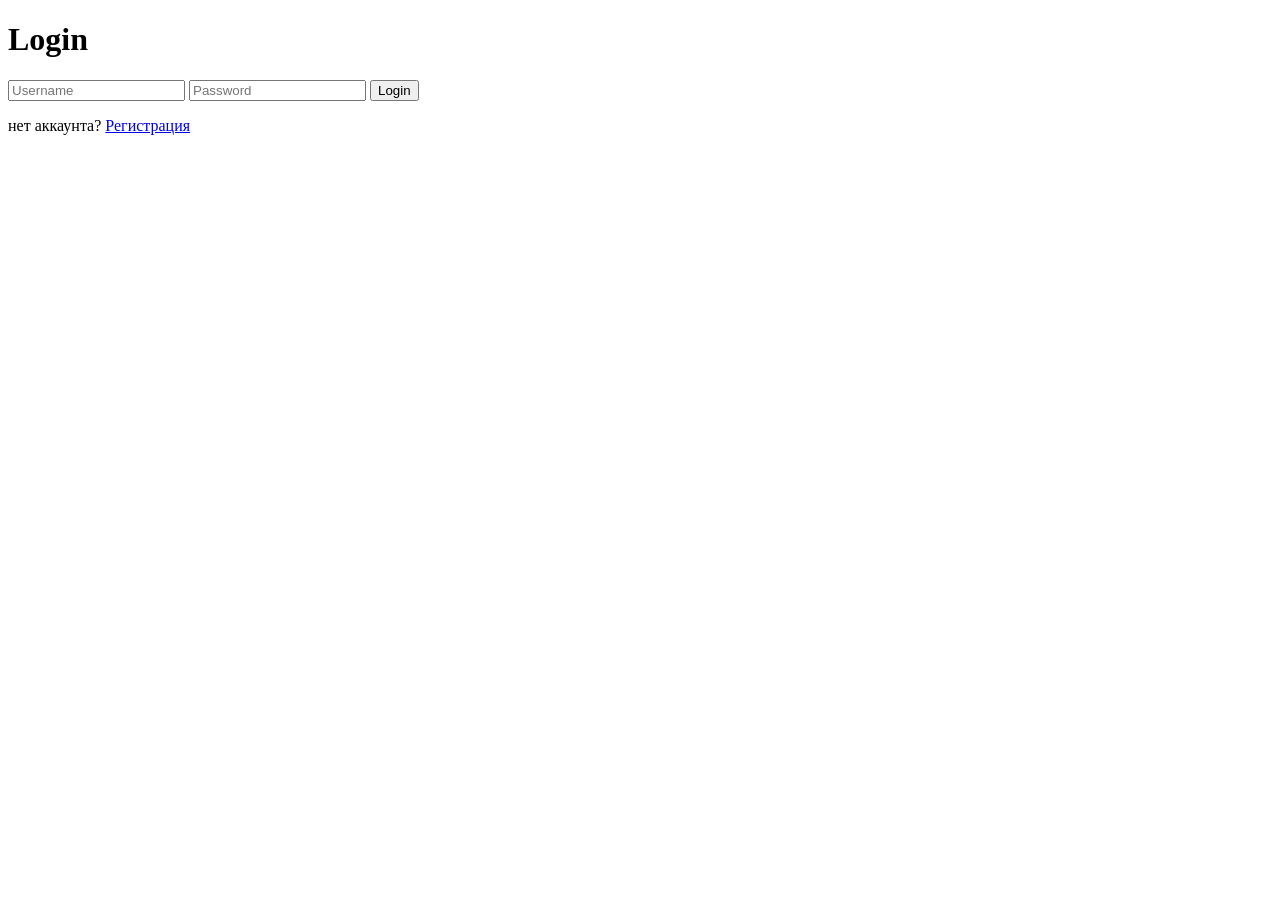
==== wwwroot/Login.html @ 5122b425 "Add files via upload" ====
﻿<!DOCTYPE html>
<html>
<head>
    <meta charset="utf-8" />
    <title></title>
</head>
<body>
    <div class="auth-container">
        <h1>Login</h1>

        <input id="username" placeholder="Username" />
        <input id="password" type="password" placeholder="Password" />

        <button onclick="login()">Login</button>

        <p>
            нет аккаунта?
            <a href="Register.html">Регистрация</a>
        </p>
    </div>

    <script src="auth.js"></script>

</body>
</html>
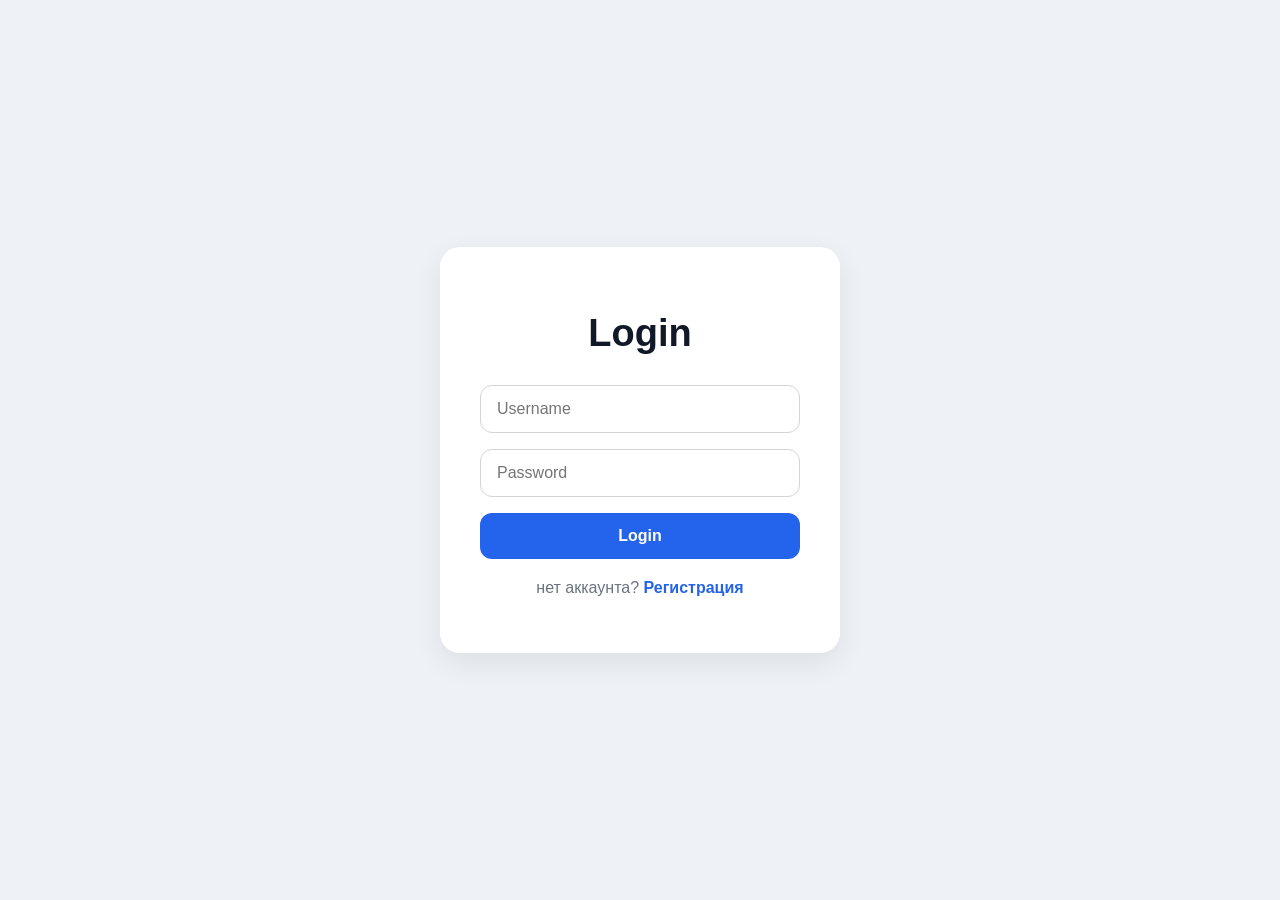
==== commit c9dcc272: "Add files via upload" ====
--- a/wwwroot/Login.html
+++ b/wwwroot/Login.html
@@ -3,6 +3,7 @@
 <head>
     <meta charset="utf-8" />
     <title></title>
+    <link rel="stylesheet" href="Style.css" />
 </head>
 <body>
     <div class="auth-container">
@@ -19,7 +20,7 @@
         </p>
     </div>
 
-    <script src="auth.js"></script>
+    <script src="Auth.js"></script>
 
 </body>
 </html>
--- a/wwwroot/Style.css
+++ b/wwwroot/Style.css
@@ -0,0 +1,137 @@
+﻿*{
+    box-sizing: border-box;
+}
+body{
+    margin: 0;
+    font-family: Arial, sans-serif;
+    background: #eef2f7;
+    padding: 0;
+
+    display:flex;
+    justify-content: center;
+    align-items: center;
+
+    min-height: 100vh;
+
+}
+.chat-container{
+    width: 600px;
+    margin: 60px auto;
+    background: white;
+    border-radius: 16px;
+    padding: 20px;
+    box-shadow: 0 10px 30px rgba(0,0,0,0.12);
+}
+h1{
+    text-align:center;
+    margin-bottom:20px;
+}
+.chat-box{
+    height:400px;
+    overflow-y: auto;
+    border: 1px solid #ddd;
+    border-radius: 12px;
+    padding: 15px;
+    background: #f9fafb;
+}
+.message{
+    max-width: 80%;
+    padding: 12px 14px;
+    margin-bottom: 12px;
+    border-radius: 12px;
+    line-height: 1.4;
+
+}
+.user{
+    background: #2563eb;
+    color:white;
+    margin-left:auto;
+}
+.bot{
+    background: #e5e7eb;
+    color: #111827;
+    margin-right: auto;
+}
+button{
+    padding: 12px 18px;
+    border: none;
+    border-radius: 10px;
+    background: #16a34a;
+    color:white;
+    cursor:pointer;
+}
+button:hover{
+    background: #15803d;
+}
+.message{
+    animation: fadeIn 0.3s ease-in;
+
+}
+@keyframes fadeIn{
+    from {opacity: 0; transform: translateY(10px);}
+    to{opacity: 1; transform: translateY(0);}
+}
+.auth-container{
+    width: 400px;
+    background: white;
+    padding: 40px;
+    border-radius: 20px;
+    box-shadow: 0 10px 30px rgba(0,0,0,0.08);
+    animation: fadeIn 0.4s ease;
+
+
+}
+.auth-container h1{
+    text-align: center;
+    margin-bottom: 30px;
+    font-size: 38px;
+    color: #111827;
+
+}
+.auth-container input{
+    width: 100%;
+    padding: 14px 16px;
+    margin-bottom: 16px;
+    border-radius: 12px;
+    border: 1px solid #d1d5db;
+    font-size: 16px;
+    box-sizing: border-box;
+    transition: 0.2s;
+
+}
+.auth-container input:focus{
+    outline: none;
+    border-color: #2563eb;
+    box-shadow: 0 0 0 4px rgba(37,99,235,0.15);
+
+}
+.auth-container button{
+    width: 100%;
+    padding: 14px;
+    border: none;
+    border-radius: 12px;
+    background: #2463eb;
+    color: white;
+    font-size: 16px;
+    font-weight: bold;
+    cursor: pointer;
+    transition: 0.2s;
+
+}
+.auth-container button:hover{
+    background: #1d4ed8;
+    transform: translateY(-1px);
+}
+.auth-container p{
+    margin-top: 20px;
+    text-align: center;
+    color: #6b7280;
+}
+.auth-container a{
+    color: #2563eb;
+    text-decoration: none;
+    font-weight: bold;
+}
+.auth-container a:hover{
+    text-decoration: underline;
+}
